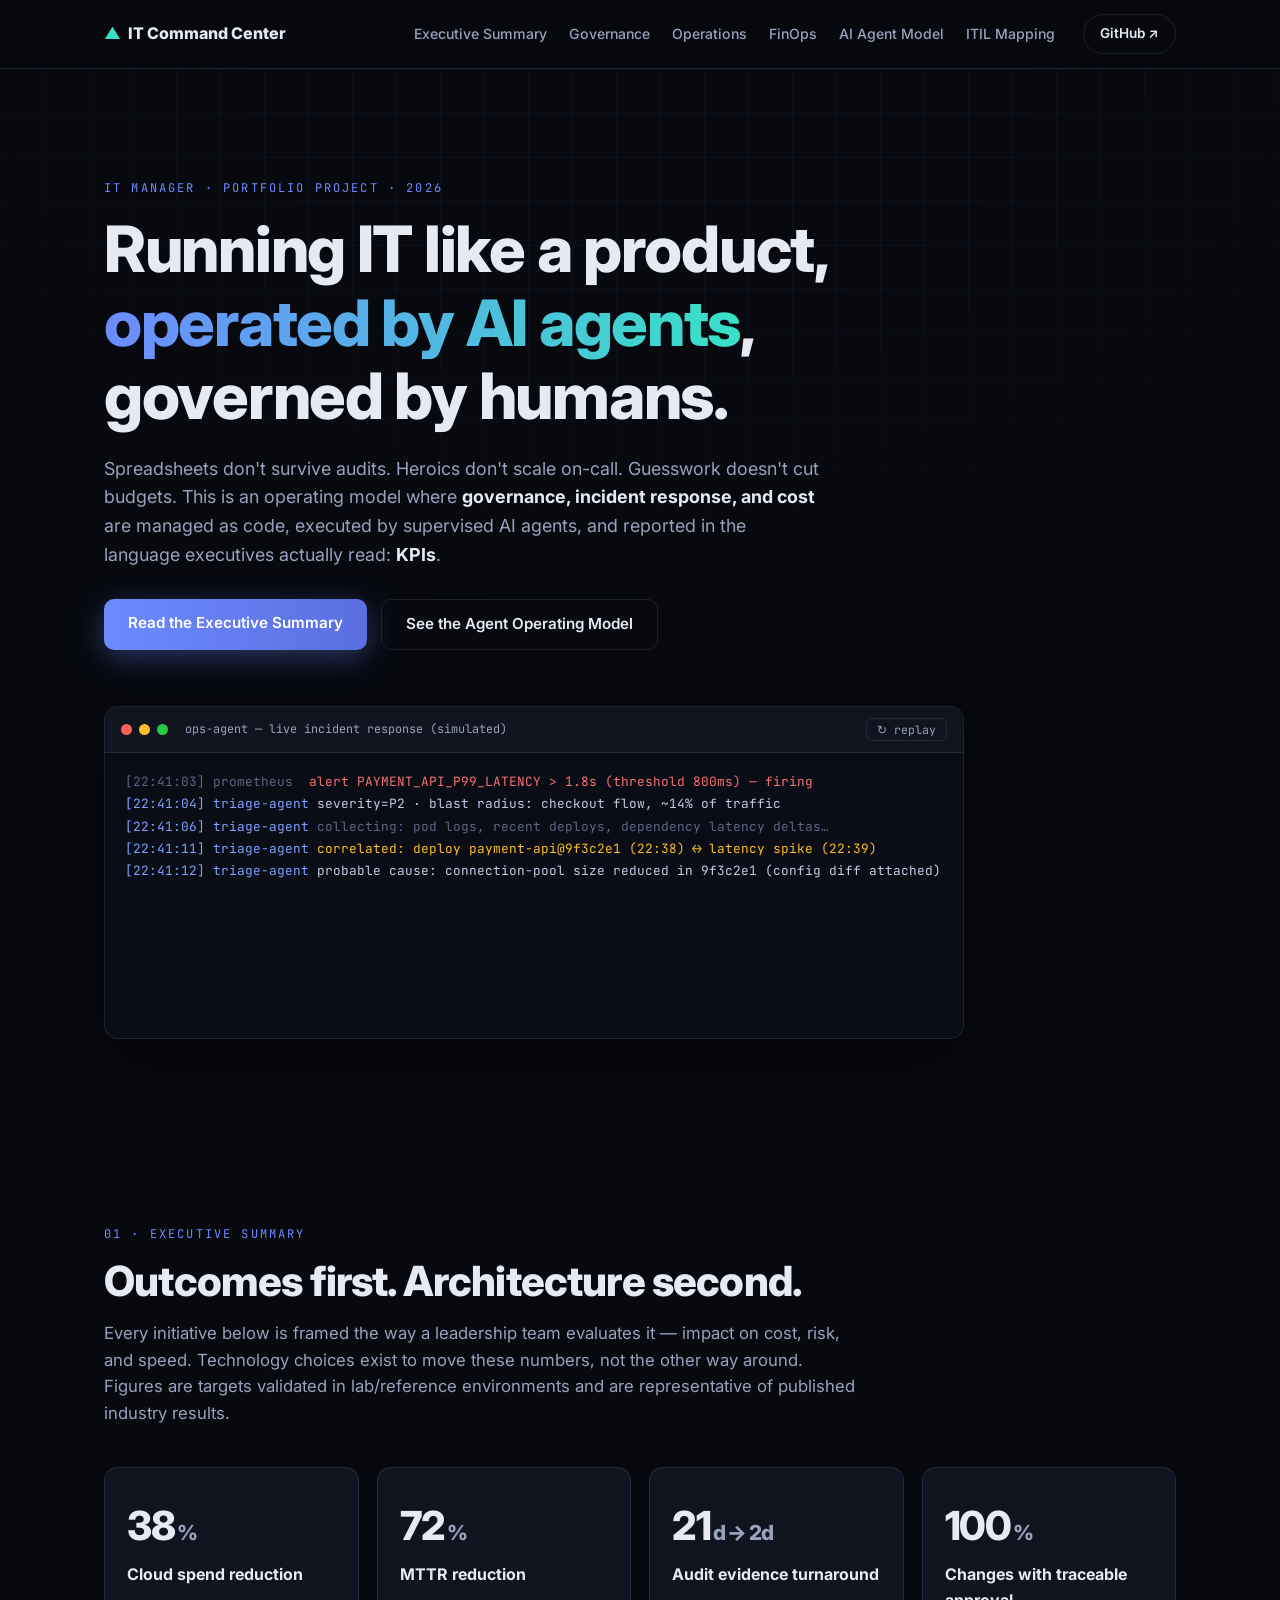
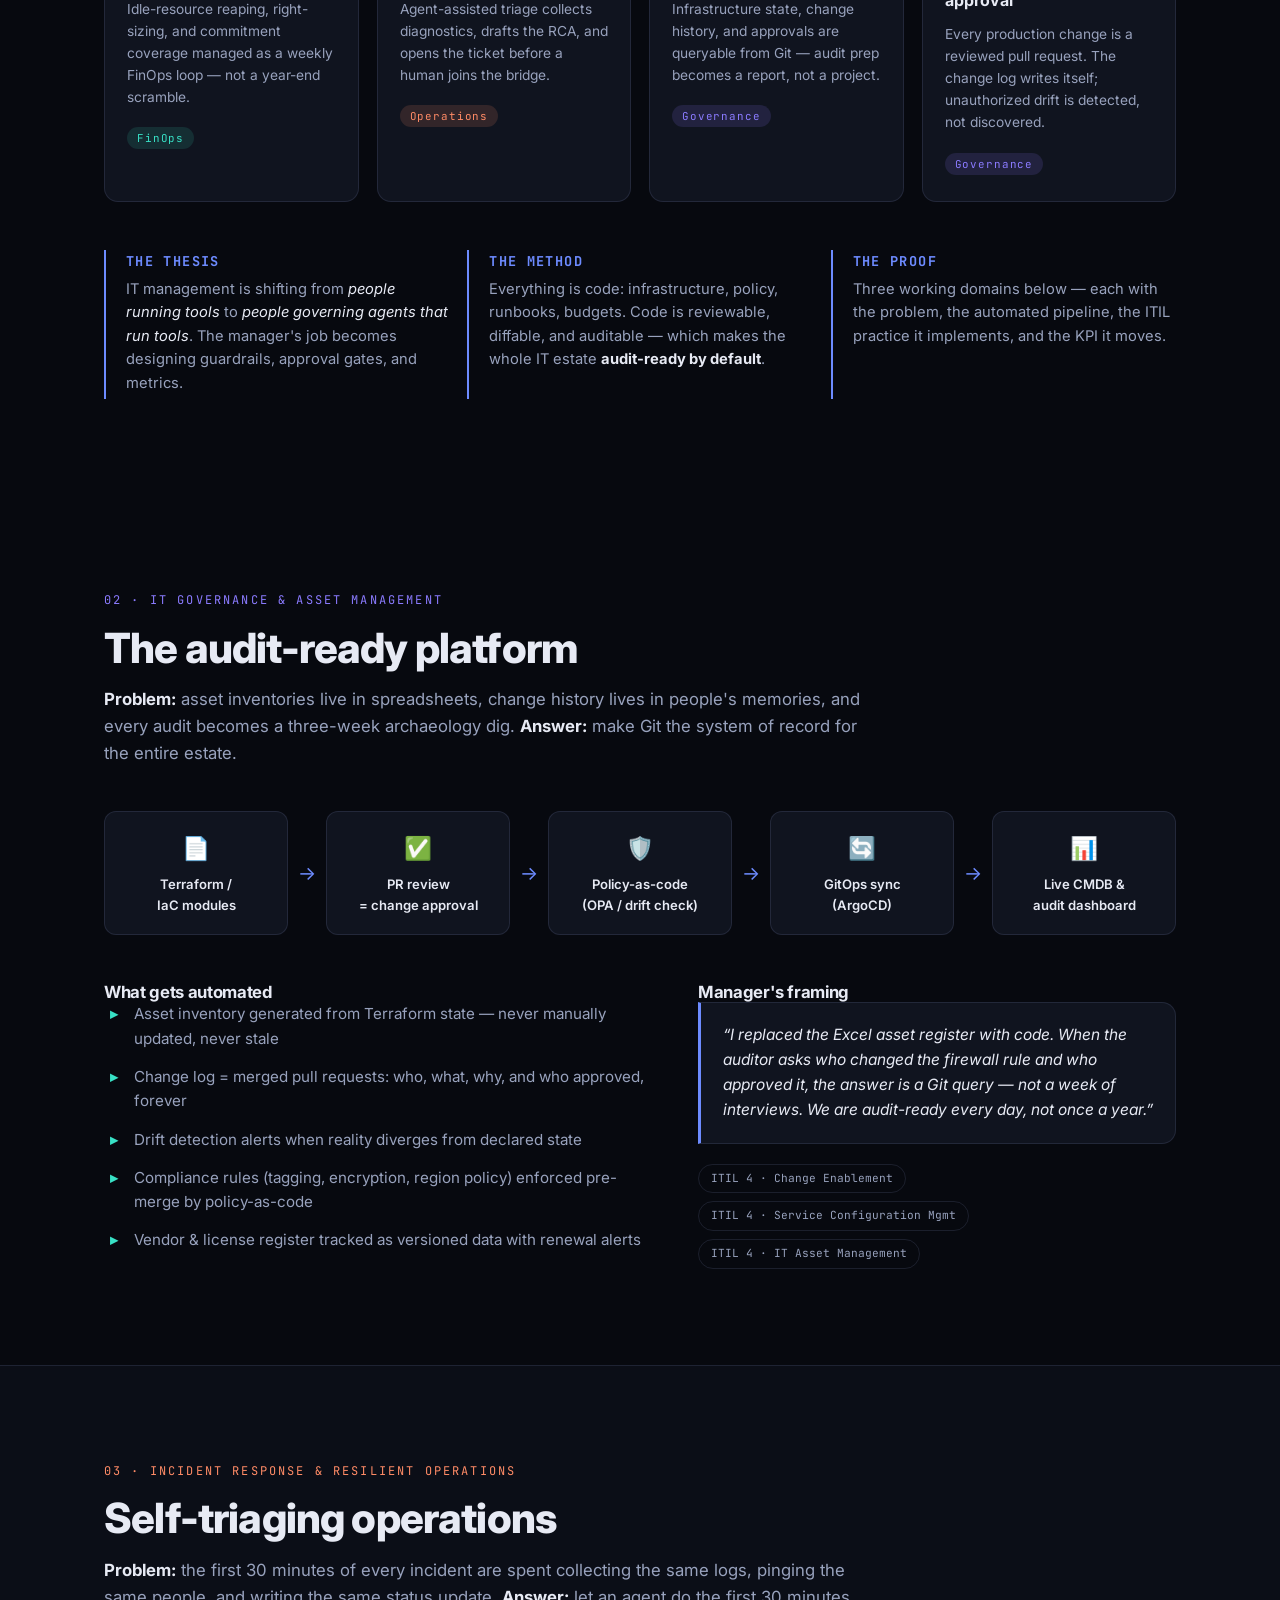
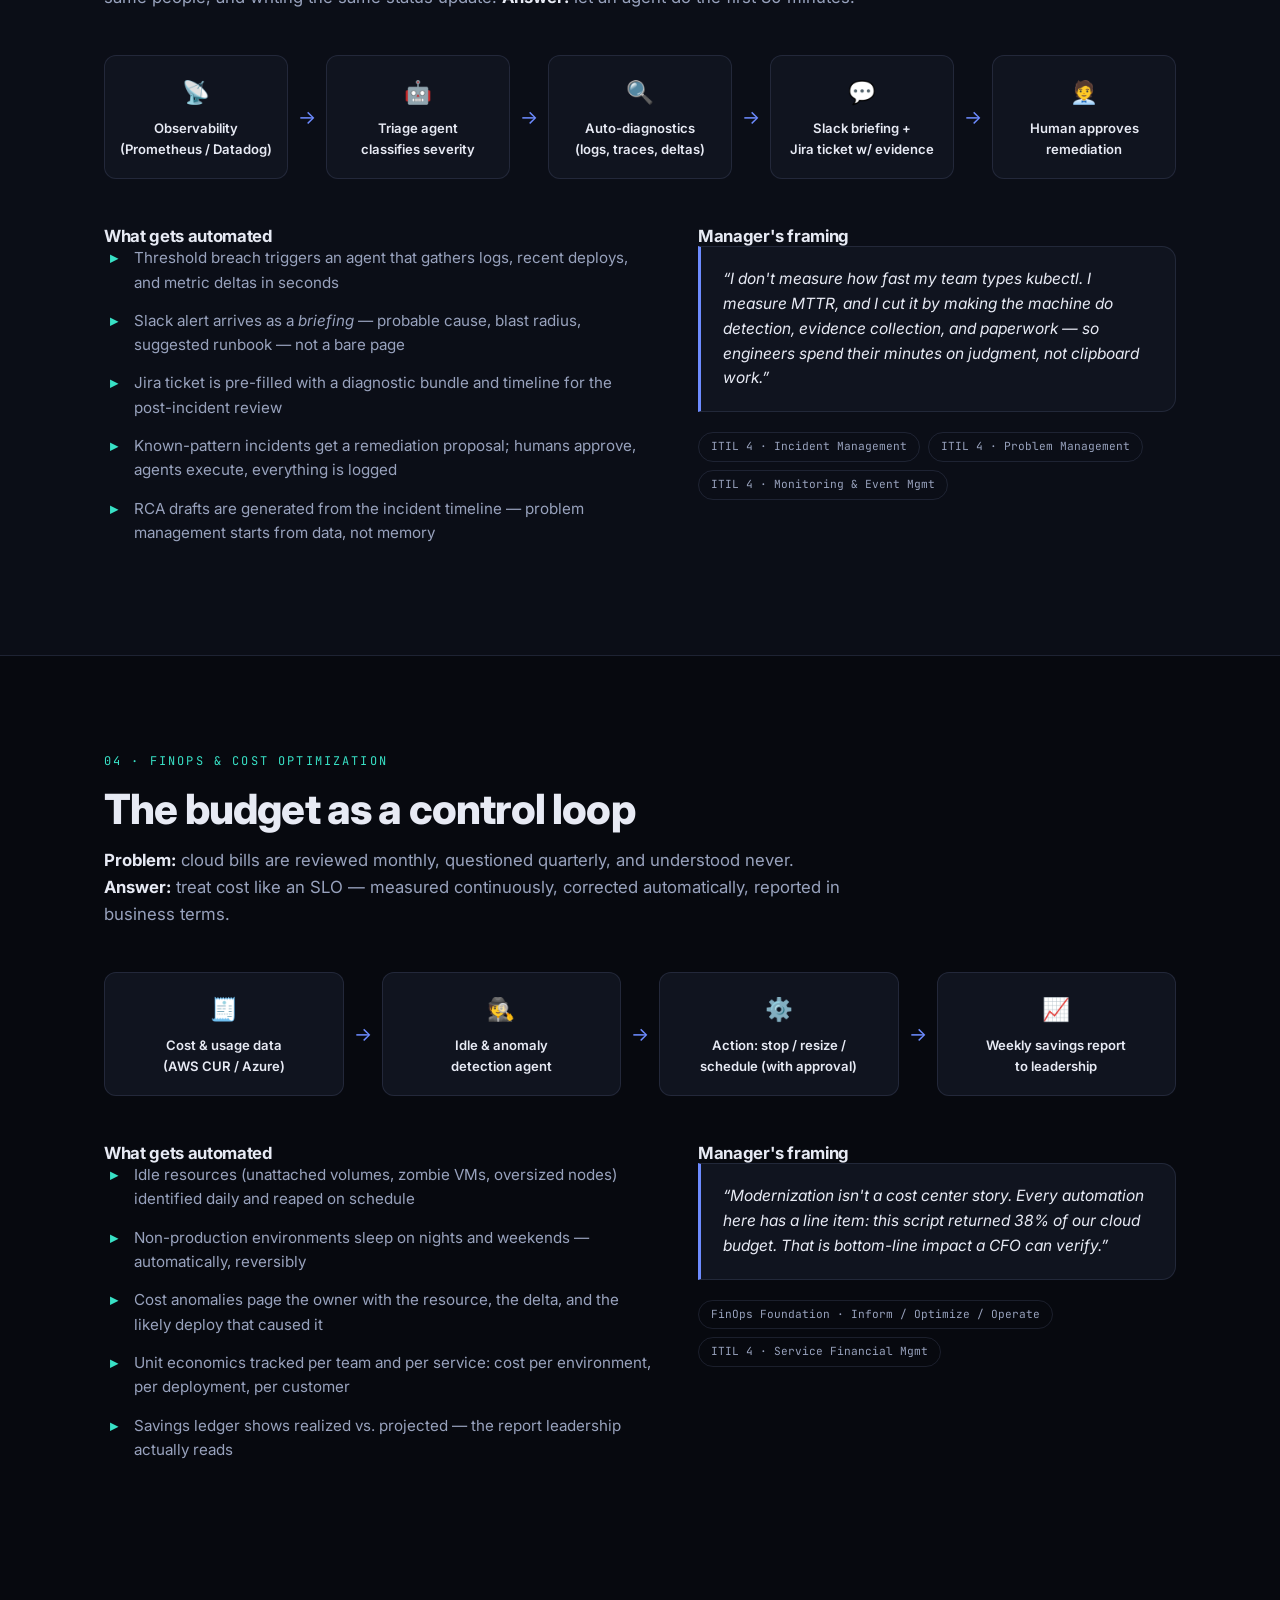
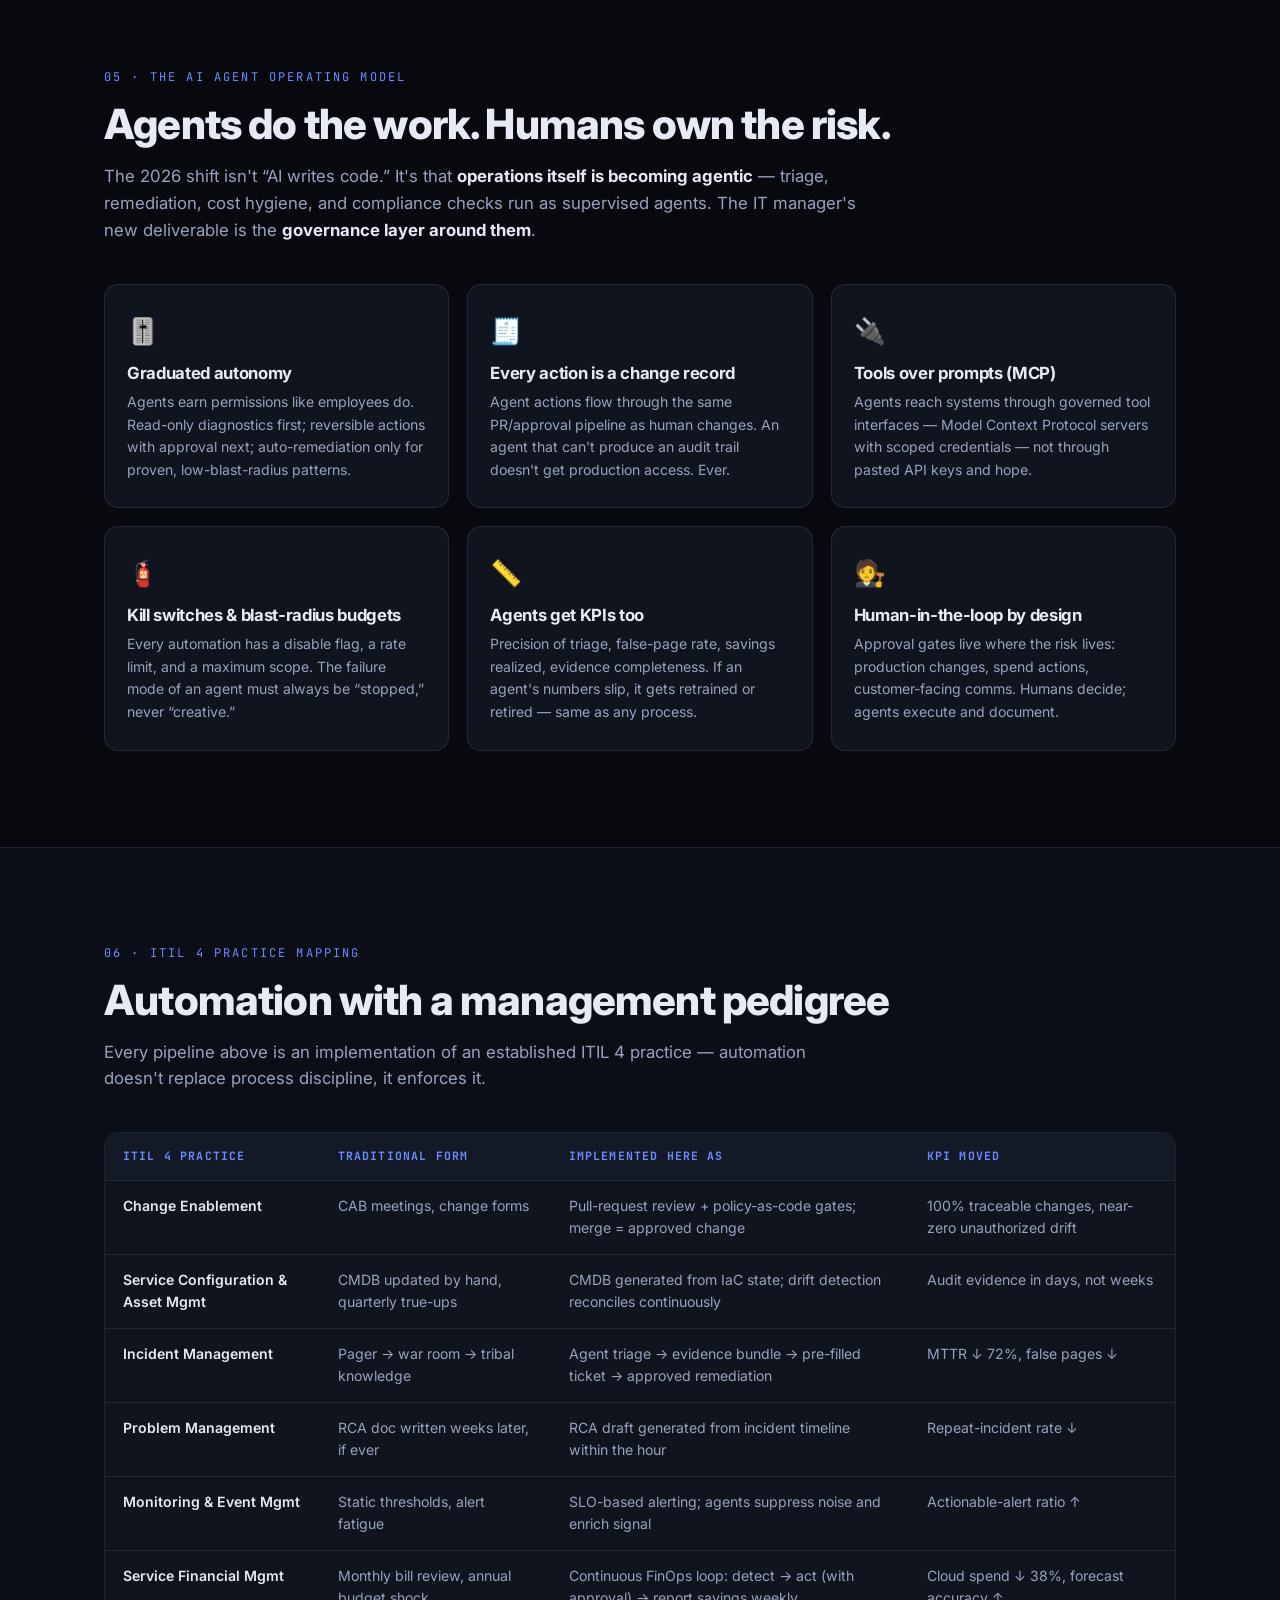
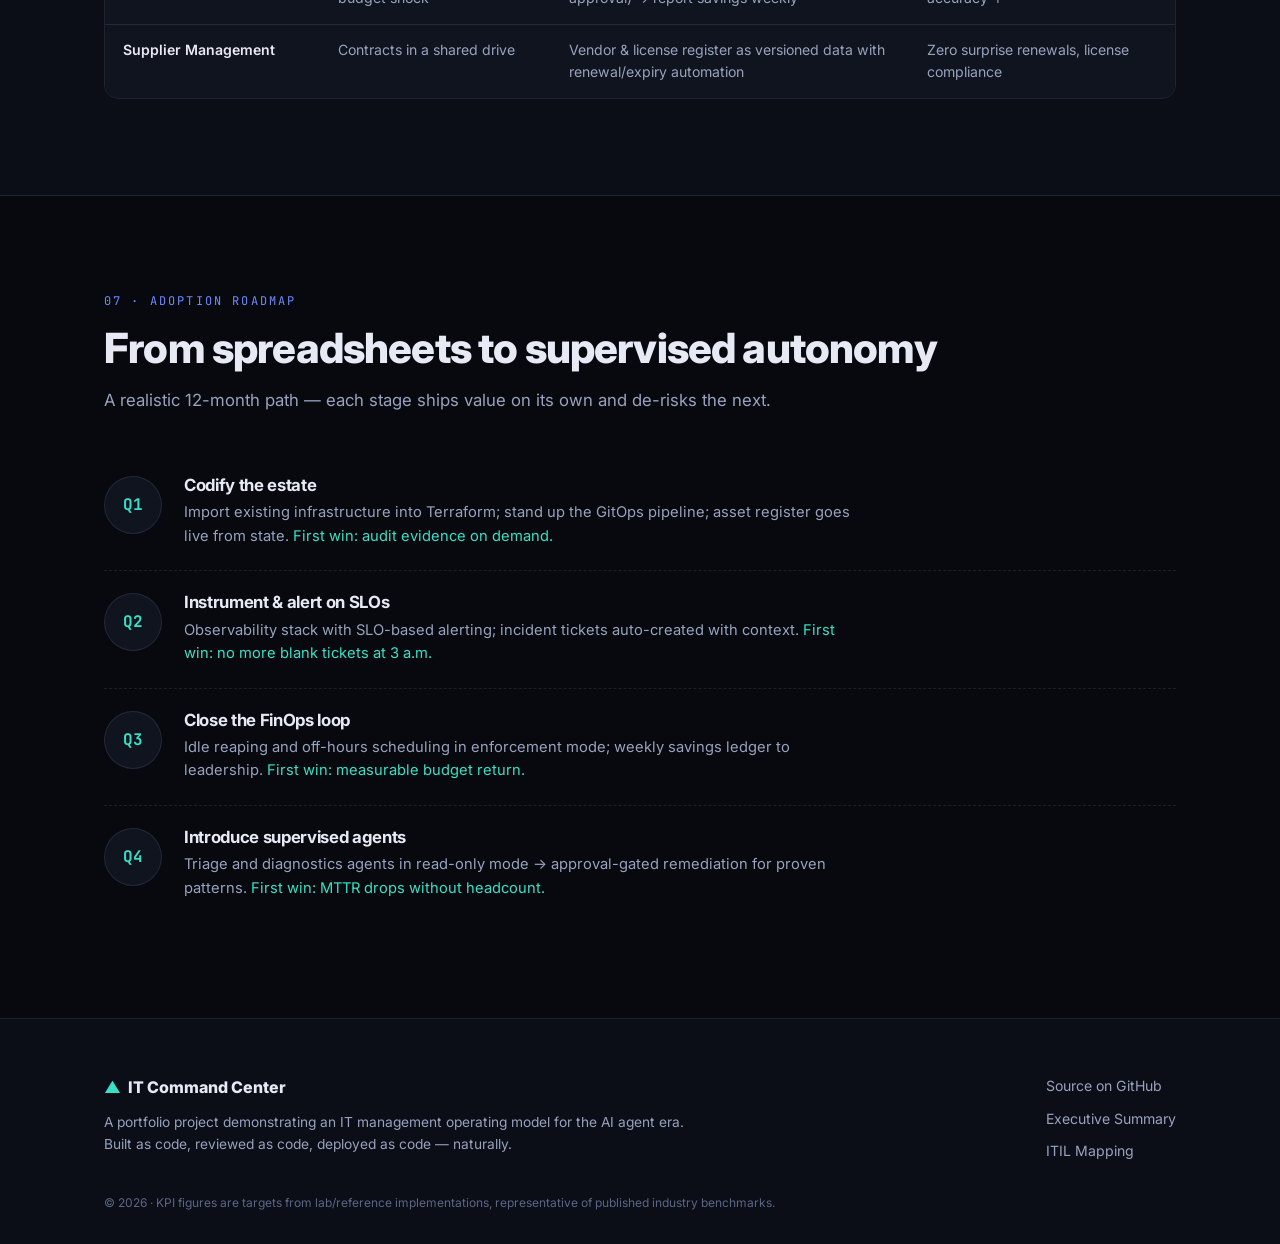
==== index.html @ f0411364 "IT Command Center: IT management portfolio site for the AI agent era Co-Authored-By: Claude Fable 5 " ====
<!DOCTYPE html>
<html lang="en">
<head>
  <meta charset="UTF-8" />
  <meta name="viewport" content="width=device-width, initial-scale=1.0" />
  <title>IT Command Center — IT Management for the AI Agent Era</title>
  <meta name="description" content="An IT Manager's operating model for the AI agent era: audit-ready governance automation, agent-assisted incident response, and FinOps cost optimization — mapped to ITIL 4 and measured by business KPIs." />
  <meta property="og:title" content="IT Command Center — IT Management for the AI Agent Era" />
  <meta property="og:description" content="Audit-ready governance, resilient operations, and FinOps — automated, agent-assisted, and measured by business outcomes." />
  <meta property="og:type" content="website" />
  <link rel="preconnect" href="https://fonts.googleapis.com" />
  <link rel="preconnect" href="https://fonts.gstatic.com" crossorigin />
  <link href="https://fonts.googleapis.com/css2?family=Inter:wght@400;500;600;700;800&family=JetBrains+Mono:wght@400;500;600&display=swap" rel="stylesheet" />
  <link rel="stylesheet" href="styles.css" />
  <link rel="icon" href="data:image/svg+xml,<svg xmlns='http://www.w3.org/2000/svg' viewBox='0 0 100 100'><text y='.9em' font-size='90'>🛰️</text></svg>" />
</head>
<body>

<!-- ══════════════════ NAV ══════════════════ -->
<header class="nav" id="top">
  <div class="nav-inner">
    <a class="brand" href="#top">
      <span class="brand-mark">▲</span> IT&nbsp;Command&nbsp;Center
    </a>
    <nav class="nav-links">
      <a href="#executive-summary">Executive Summary</a>
      <a href="#governance">Governance</a>
      <a href="#operations">Operations</a>
      <a href="#finops">FinOps</a>
      <a href="#agent-model">AI Agent Model</a>
      <a href="#itil">ITIL Mapping</a>
    </nav>
    <a class="nav-cta" href="https://github.com/jeonck/it-manager-command-center" target="_blank" rel="noopener">GitHub ↗</a>
  </div>
</header>

<!-- ══════════════════ HERO ══════════════════ -->
<section class="hero">
  <div class="hero-grid-bg" aria-hidden="true"></div>
  <div class="container hero-inner">
    <p class="eyebrow">IT MANAGER · PORTFOLIO PROJECT · 2026</p>
    <h1>Running IT like a product,<br /><span class="grad">operated by AI agents</span>,<br />governed by humans.</h1>
    <p class="lede">
      Spreadsheets don't survive audits. Heroics don't scale on-call. Guesswork doesn't cut budgets.
      This is an operating model where <strong>governance, incident response, and cost</strong> are managed
      as code, executed by supervised AI agents, and reported in the language executives actually read: <strong>KPIs</strong>.
    </p>
    <div class="hero-actions">
      <a class="btn btn-primary" href="#executive-summary">Read the Executive Summary</a>
      <a class="btn btn-ghost" href="#agent-model">See the Agent Operating Model</a>
    </div>
    <div class="hero-terminal" id="hero-terminal" aria-label="Simulated AI agent incident response console">
      <div class="term-bar">
        <span class="dot red"></span><span class="dot yellow"></span><span class="dot green"></span>
        <span class="term-title">ops-agent — live incident response (simulated)</span>
        <button class="term-replay" id="term-replay" type="button">↻ replay</button>
      </div>
      <pre class="term-body" id="term-body"></pre>
    </div>
  </div>
</section>

<!-- ══════════════════ EXECUTIVE SUMMARY ══════════════════ -->
<section class="section" id="executive-summary">
  <div class="container">
    <p class="eyebrow">01 · EXECUTIVE SUMMARY</p>
    <h2>Outcomes first. Architecture second.</h2>
    <p class="section-lede">
      Every initiative below is framed the way a leadership team evaluates it — impact on cost,
      risk, and speed. Technology choices exist to move these numbers, not the other way around.
      Figures are targets validated in lab/reference environments and are representative of published industry results.
    </p>

    <div class="kpi-grid">
      <div class="kpi-card">
        <div class="kpi-value"><span class="count" data-target="38">0</span><span class="kpi-unit">%</span></div>
        <div class="kpi-label">Cloud spend reduction</div>
        <p>Idle-resource reaping, right-sizing, and commitment coverage managed as a weekly FinOps loop — not a year-end scramble.</p>
        <span class="kpi-tag finops-tag">FinOps</span>
      </div>
      <div class="kpi-card">
        <div class="kpi-value"><span class="count" data-target="72">0</span><span class="kpi-unit">%</span></div>
        <div class="kpi-label">MTTR reduction</div>
        <p>Agent-assisted triage collects diagnostics, drafts the RCA, and opens the ticket before a human joins the bridge.</p>
        <span class="kpi-tag ops-tag">Operations</span>
      </div>
      <div class="kpi-card">
        <div class="kpi-value"><span class="count" data-target="21">0</span><span class="kpi-unit">d → 2d</span></div>
        <div class="kpi-label">Audit evidence turnaround</div>
        <p>Infrastructure state, change history, and approvals are queryable from Git — audit prep becomes a report, not a project.</p>
        <span class="kpi-tag gov-tag">Governance</span>
      </div>
      <div class="kpi-card">
        <div class="kpi-value"><span class="count" data-target="100">0</span><span class="kpi-unit">%</span></div>
        <div class="kpi-label">Changes with traceable approval</div>
        <p>Every production change is a reviewed pull request. The change log writes itself; unauthorized drift is detected, not discovered.</p>
        <span class="kpi-tag gov-tag">Governance</span>
      </div>
    </div>

    <div class="summary-strip">
      <div class="strip-item">
        <h4>The thesis</h4>
        <p>IT management is shifting from <em>people running tools</em> to <em>people governing agents that run tools</em>. The manager's job becomes designing guardrails, approval gates, and metrics.</p>
      </div>
      <div class="strip-item">
        <h4>The method</h4>
        <p>Everything is code: infrastructure, policy, runbooks, budgets. Code is reviewable, diffable, and auditable — which makes the whole IT estate <strong>audit-ready by default</strong>.</p>
      </div>
      <div class="strip-item">
        <h4>The proof</h4>
        <p>Three working domains below — each with the problem, the automated pipeline, the ITIL practice it implements, and the KPI it moves.</p>
      </div>
    </div>
  </div>
</section>

<!-- ══════════════════ PILLAR 1 · GOVERNANCE ══════════════════ -->
<section class="section pillar" id="governance">
  <div class="container">
    <div class="pillar-head">
      <p class="eyebrow gov">02 · IT GOVERNANCE &amp; ASSET MANAGEMENT</p>
      <h2>The audit-ready platform</h2>
      <p class="section-lede">
        <strong>Problem:</strong> asset inventories live in spreadsheets, change history lives in people's memories,
        and every audit becomes a three-week archaeology dig.
        <strong>Answer:</strong> make Git the system of record for the entire estate.
      </p>
    </div>

    <div class="flow" role="img" aria-label="GitOps governance pipeline: Terraform to pull request review to CI policy checks to ArgoCD sync to live CMDB dashboard">
      <div class="flow-node"><span class="flow-icon">📄</span>Terraform /<br />IaC modules</div>
      <div class="flow-arrow">→</div>
      <div class="flow-node"><span class="flow-icon">✅</span>PR review<br />= change approval</div>
      <div class="flow-arrow">→</div>
      <div class="flow-node"><span class="flow-icon">🛡️</span>Policy-as-code<br />(OPA / drift check)</div>
      <div class="flow-arrow">→</div>
      <div class="flow-node"><span class="flow-icon">🔄</span>GitOps sync<br />(ArgoCD)</div>
      <div class="flow-arrow">→</div>
      <div class="flow-node"><span class="flow-icon">📊</span>Live CMDB &amp;<br />audit dashboard</div>
    </div>

    <div class="pillar-cols">
      <div class="pillar-col">
        <h4>What gets automated</h4>
        <ul class="check-list">
          <li>Asset inventory generated from Terraform state — never manually updated, never stale</li>
          <li>Change log = merged pull requests: who, what, why, and who approved, forever</li>
          <li>Drift detection alerts when reality diverges from declared state</li>
          <li>Compliance rules (tagging, encryption, region policy) enforced pre-merge by policy-as-code</li>
          <li>Vendor &amp; license register tracked as versioned data with renewal alerts</li>
        </ul>
      </div>
      <div class="pillar-col">
        <h4>Manager's framing</h4>
        <blockquote>“I replaced the Excel asset register with code. When the auditor asks who changed the firewall rule and who approved it, the answer is a Git query — not a week of interviews. We are audit-ready every day, not once a year.”</blockquote>
        <div class="itil-badges">
          <span class="itil-badge">ITIL 4 · Change Enablement</span>
          <span class="itil-badge">ITIL 4 · Service Configuration Mgmt</span>
          <span class="itil-badge">ITIL 4 · IT Asset Management</span>
        </div>
      </div>
    </div>
  </div>
</section>

<!-- ══════════════════ PILLAR 2 · OPERATIONS ══════════════════ -->
<section class="section pillar alt" id="operations">
  <div class="container">
    <div class="pillar-head">
      <p class="eyebrow ops">03 · INCIDENT RESPONSE &amp; RESILIENT OPERATIONS</p>
      <h2>Self-triaging operations</h2>
      <p class="section-lede">
        <strong>Problem:</strong> the first 30 minutes of every incident are spent collecting the same logs,
        pinging the same people, and writing the same status update.
        <strong>Answer:</strong> let an agent do the first 30 minutes.
      </p>
    </div>

    <div class="flow" role="img" aria-label="Incident automation pipeline: Prometheus alert to AI triage agent to diagnostics collection to Slack briefing and Jira ticket to human decision">
      <div class="flow-node"><span class="flow-icon">📡</span>Observability<br />(Prometheus / Datadog)</div>
      <div class="flow-arrow">→</div>
      <div class="flow-node"><span class="flow-icon">🤖</span>Triage agent<br />classifies severity</div>
      <div class="flow-arrow">→</div>
      <div class="flow-node"><span class="flow-icon">🔍</span>Auto-diagnostics<br />(logs, traces, deltas)</div>
      <div class="flow-arrow">→</div>
      <div class="flow-node"><span class="flow-icon">💬</span>Slack briefing +<br />Jira ticket w/ evidence</div>
      <div class="flow-arrow">→</div>
      <div class="flow-node"><span class="flow-icon">🧑‍💼</span>Human approves<br />remediation</div>
    </div>

    <div class="pillar-cols">
      <div class="pillar-col">
        <h4>What gets automated</h4>
        <ul class="check-list">
          <li>Threshold breach triggers an agent that gathers logs, recent deploys, and metric deltas in seconds</li>
          <li>Slack alert arrives as a <em>briefing</em> — probable cause, blast radius, suggested runbook — not a bare page</li>
          <li>Jira ticket is pre-filled with a diagnostic bundle and timeline for the post-incident review</li>
          <li>Known-pattern incidents get a remediation proposal; humans approve, agents execute, everything is logged</li>
          <li>RCA drafts are generated from the incident timeline — problem management starts from data, not memory</li>
        </ul>
      </div>
      <div class="pillar-col">
        <h4>Manager's framing</h4>
        <blockquote>“I don't measure how fast my team types kubectl. I measure MTTR, and I cut it by making the machine do detection, evidence collection, and paperwork — so engineers spend their minutes on judgment, not clipboard work.”</blockquote>
        <div class="itil-badges">
          <span class="itil-badge">ITIL 4 · Incident Management</span>
          <span class="itil-badge">ITIL 4 · Problem Management</span>
          <span class="itil-badge">ITIL 4 · Monitoring &amp; Event Mgmt</span>
        </div>
      </div>
    </div>
  </div>
</section>

<!-- ══════════════════ PILLAR 3 · FINOPS ══════════════════ -->
<section class="section pillar" id="finops">
  <div class="container">
    <div class="pillar-head">
      <p class="eyebrow fin">04 · FINOPS &amp; COST OPTIMIZATION</p>
      <h2>The budget as a control loop</h2>
      <p class="section-lede">
        <strong>Problem:</strong> cloud bills are reviewed monthly, questioned quarterly, and understood never.
        <strong>Answer:</strong> treat cost like an SLO — measured continuously, corrected automatically, reported in business terms.
      </p>
    </div>

    <div class="flow" role="img" aria-label="FinOps loop: cost and usage data to anomaly and idle detection to automated action with approval to savings report">
      <div class="flow-node"><span class="flow-icon">🧾</span>Cost &amp; usage data<br />(AWS CUR / Azure)</div>
      <div class="flow-arrow">→</div>
      <div class="flow-node"><span class="flow-icon">🕵️</span>Idle &amp; anomaly<br />detection agent</div>
      <div class="flow-arrow">→</div>
      <div class="flow-node"><span class="flow-icon">⚙️</span>Action: stop / resize /<br />schedule (with approval)</div>
      <div class="flow-arrow">→</div>
      <div class="flow-node"><span class="flow-icon">📈</span>Weekly savings report<br />to leadership</div>
    </div>

    <div class="pillar-cols">
      <div class="pillar-col">
        <h4>What gets automated</h4>
        <ul class="check-list">
          <li>Idle resources (unattached volumes, zombie VMs, oversized nodes) identified daily and reaped on schedule</li>
          <li>Non-production environments sleep on nights and weekends — automatically, reversibly</li>
          <li>Cost anomalies page the owner with the resource, the delta, and the likely deploy that caused it</li>
          <li>Unit economics tracked per team and per service: cost per environment, per deployment, per customer</li>
          <li>Savings ledger shows realized vs. projected — the report leadership actually reads</li>
        </ul>
      </div>
      <div class="pillar-col">
        <h4>Manager's framing</h4>
        <blockquote>“Modernization isn't a cost center story. Every automation here has a line item: this script returned 38% of our cloud budget. That is bottom-line impact a CFO can verify.”</blockquote>
        <div class="itil-badges">
          <span class="itil-badge">FinOps Foundation · Inform / Optimize / Operate</span>
          <span class="itil-badge">ITIL 4 · Service Financial Mgmt</span>
        </div>
      </div>
    </div>
  </div>
</section>

<!-- ══════════════════ AI AGENT OPERATING MODEL ══════════════════ -->
<section class="section" id="agent-model">
  <div class="container">
    <p class="eyebrow">05 · THE AI AGENT OPERATING MODEL</p>
    <h2>Agents do the work. Humans own the risk.</h2>
    <p class="section-lede">
      The 2026 shift isn't “AI writes code.” It's that <strong>operations itself is becoming agentic</strong> —
      triage, remediation, cost hygiene, and compliance checks run as supervised agents.
      The IT manager's new deliverable is the <strong>governance layer around them</strong>.
    </p>

    <div class="agent-grid">
      <div class="agent-card">
        <div class="agent-icon">🎚️</div>
        <h4>Graduated autonomy</h4>
        <p>Agents earn permissions like employees do. Read-only diagnostics first; reversible actions with approval next; auto-remediation only for proven, low-blast-radius patterns.</p>
      </div>
      <div class="agent-card">
        <div class="agent-icon">🧾</div>
        <h4>Every action is a change record</h4>
        <p>Agent actions flow through the same PR/approval pipeline as human changes. An agent that can't produce an audit trail doesn't get production access. Ever.</p>
      </div>
      <div class="agent-card">
        <div class="agent-icon">🔌</div>
        <h4>Tools over prompts (MCP)</h4>
        <p>Agents reach systems through governed tool interfaces — Model Context Protocol servers with scoped credentials — not through pasted API keys and hope.</p>
      </div>
      <div class="agent-card">
        <div class="agent-icon">🧯</div>
        <h4>Kill switches &amp; blast-radius budgets</h4>
        <p>Every automation has a disable flag, a rate limit, and a maximum scope. The failure mode of an agent must always be “stopped,” never “creative.”</p>
      </div>
      <div class="agent-card">
        <div class="agent-icon">📏</div>
        <h4>Agents get KPIs too</h4>
        <p>Precision of triage, false-page rate, savings realized, evidence completeness. If an agent's numbers slip, it gets retrained or retired — same as any process.</p>
      </div>
      <div class="agent-card">
        <div class="agent-icon">🧑‍⚖️</div>
        <h4>Human-in-the-loop by design</h4>
        <p>Approval gates live where the risk lives: production changes, spend actions, customer-facing comms. Humans decide; agents execute and document.</p>
      </div>
    </div>
  </div>
</section>

<!-- ══════════════════ ITIL MAPPING ══════════════════ -->
<section class="section alt" id="itil">
  <div class="container">
    <p class="eyebrow">06 · ITIL 4 PRACTICE MAPPING</p>
    <h2>Automation with a management pedigree</h2>
    <p class="section-lede">
      Every pipeline above is an implementation of an established ITIL 4 practice — automation doesn't replace process discipline, it enforces it.
    </p>
    <div class="table-wrap">
      <table class="itil-table">
        <thead>
          <tr><th>ITIL 4 Practice</th><th>Traditional form</th><th>Implemented here as</th><th>KPI moved</th></tr>
        </thead>
        <tbody>
          <tr>
            <td data-label="Practice">Change Enablement</td>
            <td data-label="Traditional">CAB meetings, change forms</td>
            <td data-label="Here">Pull-request review + policy-as-code gates; merge = approved change</td>
            <td data-label="KPI">100% traceable changes, near-zero unauthorized drift</td>
          </tr>
          <tr>
            <td data-label="Practice">Service Configuration &amp; Asset Mgmt</td>
            <td data-label="Traditional">CMDB updated by hand, quarterly true-ups</td>
            <td data-label="Here">CMDB generated from IaC state; drift detection reconciles continuously</td>
            <td data-label="KPI">Audit evidence in days, not weeks</td>
          </tr>
          <tr>
            <td data-label="Practice">Incident Management</td>
            <td data-label="Traditional">Pager → war room → tribal knowledge</td>
            <td data-label="Here">Agent triage → evidence bundle → pre-filled ticket → approved remediation</td>
            <td data-label="KPI">MTTR ↓ 72%, false pages ↓</td>
          </tr>
          <tr>
            <td data-label="Practice">Problem Management</td>
            <td data-label="Traditional">RCA doc written weeks later, if ever</td>
            <td data-label="Here">RCA draft generated from incident timeline within the hour</td>
            <td data-label="KPI">Repeat-incident rate ↓</td>
          </tr>
          <tr>
            <td data-label="Practice">Monitoring &amp; Event Mgmt</td>
            <td data-label="Traditional">Static thresholds, alert fatigue</td>
            <td data-label="Here">SLO-based alerting; agents suppress noise and enrich signal</td>
            <td data-label="KPI">Actionable-alert ratio ↑</td>
          </tr>
          <tr>
            <td data-label="Practice">Service Financial Mgmt</td>
            <td data-label="Traditional">Monthly bill review, annual budget shock</td>
            <td data-label="Here">Continuous FinOps loop: detect → act (with approval) → report savings weekly</td>
            <td data-label="KPI">Cloud spend ↓ 38%, forecast accuracy ↑</td>
          </tr>
          <tr>
            <td data-label="Practice">Supplier Management</td>
            <td data-label="Traditional">Contracts in a shared drive</td>
            <td data-label="Here">Vendor &amp; license register as versioned data with renewal/expiry automation</td>
            <td data-label="KPI">Zero surprise renewals, license compliance</td>
          </tr>
        </tbody>
      </table>
    </div>
  </div>
</section>

<!-- ══════════════════ MATURITY ROADMAP ══════════════════ -->
<section class="section" id="roadmap">
  <div class="container">
    <p class="eyebrow">07 · ADOPTION ROADMAP</p>
    <h2>From spreadsheets to supervised autonomy</h2>
    <p class="section-lede">A realistic 12-month path — each stage ships value on its own and de-risks the next.</p>
    <ol class="roadmap">
      <li class="roadmap-step">
        <span class="step-q">Q1</span>
        <div>
          <h4>Codify the estate</h4>
          <p>Import existing infrastructure into Terraform; stand up the GitOps pipeline; asset register goes live from state. <em>First win: audit evidence on demand.</em></p>
        </div>
      </li>
      <li class="roadmap-step">
        <span class="step-q">Q2</span>
        <div>
          <h4>Instrument &amp; alert on SLOs</h4>
          <p>Observability stack with SLO-based alerting; incident tickets auto-created with context. <em>First win: no more blank tickets at 3 a.m.</em></p>
        </div>
      </li>
      <li class="roadmap-step">
        <span class="step-q">Q3</span>
        <div>
          <h4>Close the FinOps loop</h4>
          <p>Idle reaping and off-hours scheduling in enforcement mode; weekly savings ledger to leadership. <em>First win: measurable budget return.</em></p>
        </div>
      </li>
      <li class="roadmap-step">
        <span class="step-q">Q4</span>
        <div>
          <h4>Introduce supervised agents</h4>
          <p>Triage and diagnostics agents in read-only mode → approval-gated remediation for proven patterns. <em>First win: MTTR drops without headcount.</em></p>
        </div>
      </li>
    </ol>
  </div>
</section>

<!-- ══════════════════ FOOTER ══════════════════ -->
<footer class="footer">
  <div class="container footer-inner">
    <div>
      <p class="brand"><span class="brand-mark">▲</span> IT Command Center</p>
      <p class="footer-note">A portfolio project demonstrating an IT management operating model for the AI agent era.<br />Built as code, reviewed as code, deployed as code — naturally.</p>
    </div>
    <div class="footer-links">
      <a href="https://github.com/jeonck/it-manager-command-center" target="_blank" rel="noopener">Source on GitHub</a>
      <a href="#executive-summary">Executive Summary</a>
      <a href="#itil">ITIL Mapping</a>
    </div>
  </div>
  <p class="footer-fine container">© 2026 · KPI figures are targets from lab/reference implementations, representative of published industry benchmarks.</p>
</footer>

<script src="app.js"></script>
</body>
</html>
---- styles.css ----
/* ═══════════════════ TOKENS ═══════════════════ */
:root {
  --bg: #07090f;
  --bg-alt: #0b0e17;
  --panel: #10141f;
  --panel-2: #141927;
  --line: rgba(148, 163, 216, 0.14);
  --text: #e7eaf4;
  --muted: #98a2bd;
  --accent: #6d8bff;
  --accent-2: #38e1c6;
  --gov: #8b7bff;
  --ops: #ff8b66;
  --fin: #38e1c6;
  --radius: 14px;
  --font: "Inter", -apple-system, BlinkMacSystemFont, "Segoe UI", sans-serif;
  --mono: "JetBrains Mono", ui-monospace, SFMono-Regular, monospace;
}

* { box-sizing: border-box; margin: 0; padding: 0; }
html { scroll-behavior: smooth; }
body {
  background: var(--bg);
  color: var(--text);
  font-family: var(--font);
  line-height: 1.6;
  -webkit-font-smoothing: antialiased;
}
.container { max-width: 1120px; margin: 0 auto; padding: 0 24px; }
a { color: inherit; text-decoration: none; }
h1, h2, h3, h4 { line-height: 1.15; letter-spacing: -0.02em; }
h2 { font-size: clamp(1.7rem, 3.4vw, 2.6rem); font-weight: 800; margin-bottom: 14px; }
h4 { font-size: 1.05rem; font-weight: 700; }

.eyebrow {
  font-family: var(--mono);
  font-size: 0.75rem;
  letter-spacing: 0.18em;
  color: var(--accent);
  margin-bottom: 14px;
}
.eyebrow.gov { color: var(--gov); }
.eyebrow.ops { color: var(--ops); }
.eyebrow.fin { color: var(--fin); }

.section { padding: 96px 0; }
.section.alt { background: var(--bg-alt); border-top: 1px solid var(--line); border-bottom: 1px solid var(--line); }
.section-lede { color: var(--muted); max-width: 760px; font-size: 1.05rem; margin-bottom: 40px; }
.section-lede strong { color: var(--text); }

/* ═══════════════════ NAV ═══════════════════ */
.nav {
  position: sticky; top: 0; z-index: 50;
  backdrop-filter: blur(14px);
  background: rgba(7, 9, 15, 0.82);
  border-bottom: 1px solid var(--line);
}
.nav-inner {
  max-width: 1120px; margin: 0 auto; padding: 14px 24px;
  display: flex; align-items: center; gap: 28px;
}
.brand { font-weight: 800; font-size: 1rem; white-space: nowrap; }
.brand-mark { color: var(--accent-2); margin-right: 4px; }
.nav-links { display: flex; gap: 22px; margin-left: auto; }
.nav-links a { color: var(--muted); font-size: 0.88rem; font-weight: 500; transition: color 0.2s; }
.nav-links a:hover { color: var(--text); }
.nav-cta {
  font-size: 0.85rem; font-weight: 600; padding: 8px 16px;
  border: 1px solid var(--line); border-radius: 999px; transition: border-color 0.2s;
}
.nav-cta:hover { border-color: var(--accent); }

/* ═══════════════════ HERO ═══════════════════ */
.hero { position: relative; padding: 110px 0 90px; overflow: hidden; }
.hero-grid-bg {
  position: absolute; inset: 0;
  background-image:
    linear-gradient(rgba(109, 139, 255, 0.06) 1px, transparent 1px),
    linear-gradient(90deg, rgba(109, 139, 255, 0.06) 1px, transparent 1px);
  background-size: 44px 44px;
  mask-image: radial-gradient(ellipse 90% 70% at 50% 0%, black 30%, transparent 75%);
}
.hero-inner { position: relative; }
.hero h1 { font-size: clamp(2.2rem, 5.4vw, 4rem); font-weight: 800; margin-bottom: 22px; }
.grad {
  background: linear-gradient(92deg, var(--accent), var(--accent-2));
  -webkit-background-clip: text; background-clip: text; color: transparent;
}
.lede { max-width: 720px; color: var(--muted); font-size: 1.12rem; margin-bottom: 30px; }
.lede strong { color: var(--text); }
.hero-actions { display: flex; gap: 14px; flex-wrap: wrap; margin-bottom: 56px; }
.btn {
  display: inline-block; padding: 12px 24px; border-radius: 10px;
  font-weight: 600; font-size: 0.95rem; transition: transform 0.15s, box-shadow 0.2s;
}
.btn:hover { transform: translateY(-2px); }
.btn-primary {
  background: linear-gradient(92deg, var(--accent), #5a6ee0);
  color: #fff; box-shadow: 0 8px 30px rgba(109, 139, 255, 0.35);
}
.btn-ghost { border: 1px solid var(--line); color: var(--text); }
.btn-ghost:hover { border-color: var(--accent-2); }

/* terminal */
.hero-terminal {
  max-width: 860px; border: 1px solid var(--line); border-radius: var(--radius);
  background: #0a0d15; box-shadow: 0 24px 70px rgba(0, 0, 0, 0.5); overflow: hidden;
}
.term-bar {
  display: flex; align-items: center; gap: 7px;
  padding: 11px 16px; border-bottom: 1px solid var(--line); background: var(--panel);
}
.dot { width: 11px; height: 11px; border-radius: 50%; }
.dot.red { background: #ff5f57; } .dot.yellow { background: #febc2e; } .dot.green { background: #28c840; }
.term-title { font-family: var(--mono); font-size: 0.74rem; color: var(--muted); margin-left: 10px; }
.term-replay {
  margin-left: auto; font-family: var(--mono); font-size: 0.72rem;
  background: none; border: 1px solid var(--line); border-radius: 6px;
  color: var(--muted); padding: 3px 10px; cursor: pointer;
}
.term-replay:hover { color: var(--text); border-color: var(--accent); }
.term-body {
  font-family: var(--mono); font-size: 0.8rem; line-height: 1.75;
  padding: 18px 20px; min-height: 285px; white-space: pre-wrap; color: #c3cbe4;
}
.t-dim { color: #5c6684; }
.t-ok { color: #34d399; }
.t-warn { color: #fbbf24; }
.t-crit { color: #f87171; }
.t-agent { color: #7da2ff; }
.t-human { color: #38e1c6; }

/* ═══════════════════ KPI GRID ═══════════════════ */
.kpi-grid { display: grid; grid-template-columns: repeat(4, 1fr); gap: 18px; margin-bottom: 48px; }
.kpi-card {
  background: var(--panel); border: 1px solid var(--line); border-radius: var(--radius);
  padding: 26px 22px; position: relative; transition: transform 0.2s, border-color 0.2s;
}
.kpi-card:hover { transform: translateY(-4px); border-color: rgba(109, 139, 255, 0.4); }
.kpi-value { font-size: 2.5rem; font-weight: 800; letter-spacing: -0.03em; }
.kpi-unit { font-size: 1.3rem; color: var(--muted); margin-left: 2px; }
.kpi-label { font-weight: 700; margin: 4px 0 10px; }
.kpi-card p { font-size: 0.86rem; color: var(--muted); margin-bottom: 16px; }
.kpi-tag {
  font-family: var(--mono); font-size: 0.68rem; letter-spacing: 0.08em;
  padding: 4px 10px; border-radius: 999px;
}
.gov-tag { background: rgba(139, 123, 255, 0.14); color: var(--gov); }
.ops-tag { background: rgba(255, 139, 102, 0.14); color: var(--ops); }
.finops-tag { background: rgba(56, 225, 198, 0.12); color: var(--fin); }

.summary-strip { display: grid; grid-template-columns: repeat(3, 1fr); gap: 18px; }
.strip-item {
  border-left: 2px solid var(--accent); padding: 4px 0 4px 20px;
}
.strip-item h4 { margin-bottom: 8px; color: var(--accent); font-family: var(--mono); font-size: 0.85rem; letter-spacing: 0.1em; text-transform: uppercase; }
.strip-item p { color: var(--muted); font-size: 0.92rem; }
.strip-item strong, .strip-item em { color: var(--text); }

/* ═══════════════════ PILLARS ═══════════════════ */
.pillar-head { margin-bottom: 44px; }
.flow {
  display: flex; align-items: stretch; gap: 10px; flex-wrap: wrap;
  margin-bottom: 48px; justify-content: center;
}
.flow-node {
  flex: 1 1 150px; min-width: 150px; text-align: center;
  background: var(--panel); border: 1px solid var(--line); border-radius: 12px;
  padding: 18px 12px; font-size: 0.82rem; font-weight: 600; color: var(--text);
}
.flow-icon { display: block; font-size: 1.4rem; margin-bottom: 8px; }
.flow-arrow { align-self: center; color: var(--accent); font-size: 1.2rem; }

.pillar-cols { display: grid; grid-template-columns: 1.15fr 1fr; gap: 44px; }
.check-list { list-style: none; }
.check-list li {
  position: relative; padding: 0 0 14px 30px; color: var(--muted); font-size: 0.95rem;
}
.check-list li::before {
  content: "▸"; position: absolute; left: 6px; color: var(--accent-2); font-weight: 700;
}
blockquote {
  background: var(--panel); border: 1px solid var(--line); border-left: 3px solid var(--accent);
  border-radius: 0 var(--radius) var(--radius) 0;
  padding: 20px 22px; font-size: 0.97rem; color: var(--text);
  font-style: italic; margin-bottom: 20px;
}
.itil-badges { display: flex; flex-wrap: wrap; gap: 8px; }
.itil-badge {
  font-family: var(--mono); font-size: 0.7rem; padding: 5px 12px;
  border: 1px solid var(--line); border-radius: 999px; color: var(--muted);
}

/* ═══════════════════ AGENT GRID ═══════════════════ */
.agent-grid { display: grid; grid-template-columns: repeat(3, 1fr); gap: 18px; }
.agent-card {
  background: var(--panel); border: 1px solid var(--line); border-radius: var(--radius);
  padding: 26px 22px; transition: transform 0.2s, border-color 0.2s;
}
.agent-card:hover { transform: translateY(-4px); border-color: rgba(56, 225, 198, 0.4); }
.agent-icon { font-size: 1.6rem; margin-bottom: 12px; }
.agent-card h4 { margin-bottom: 8px; }
.agent-card p { color: var(--muted); font-size: 0.88rem; }

/* ═══════════════════ ITIL TABLE ═══════════════════ */
.table-wrap { overflow-x: auto; border: 1px solid var(--line); border-radius: var(--radius); }
.itil-table { width: 100%; border-collapse: collapse; font-size: 0.88rem; min-width: 760px; }
.itil-table th {
  text-align: left; font-family: var(--mono); font-size: 0.72rem; letter-spacing: 0.1em;
  text-transform: uppercase; color: var(--accent); padding: 14px 18px;
  background: var(--panel-2); border-bottom: 1px solid var(--line);
}
.itil-table td {
  padding: 14px 18px; border-bottom: 1px solid var(--line);
  color: var(--muted); vertical-align: top; background: var(--panel);
}
.itil-table td:first-child { color: var(--text); font-weight: 600; }
.itil-table tr:last-child td { border-bottom: none; }
.itil-table tr:hover td { background: var(--panel-2); }

/* ═══════════════════ ROADMAP ═══════════════════ */
.roadmap { list-style: none; display: grid; gap: 0; position: relative; }
.roadmap-step {
  display: flex; gap: 22px; padding: 22px 0; border-bottom: 1px dashed var(--line);
}
.roadmap-step:last-child { border-bottom: none; }
.step-q {
  flex: 0 0 58px; height: 58px; display: grid; place-items: center;
  font-family: var(--mono); font-weight: 700; color: var(--accent-2);
  border: 1px solid var(--line); border-radius: 50%; background: var(--panel);
}
.roadmap-step h4 { margin-bottom: 6px; }
.roadmap-step p { color: var(--muted); font-size: 0.92rem; max-width: 680px; }
.roadmap-step em { color: var(--accent-2); font-style: normal; }

/* ═══════════════════ FOOTER ═══════════════════ */
.footer { border-top: 1px solid var(--line); padding: 56px 0 32px; background: var(--bg-alt); }
.footer-inner { display: flex; justify-content: space-between; gap: 36px; flex-wrap: wrap; margin-bottom: 30px; }
.footer-note { color: var(--muted); font-size: 0.86rem; margin-top: 10px; }
.footer-links { display: flex; flex-direction: column; gap: 10px; }
.footer-links a { color: var(--muted); font-size: 0.88rem; }
.footer-links a:hover { color: var(--text); }
.footer-fine { color: #5c6684; font-size: 0.75rem; }

/* ═══════════════════ REVEAL ANIMATION ═══════════════════ */
.reveal { opacity: 0; transform: translateY(22px); transition: opacity 0.6s ease, transform 0.6s ease; }
.reveal.visible { opacity: 1; transform: none; }

/* ═══════════════════ RESPONSIVE ═══════════════════ */
@media (max-width: 960px) {
  .kpi-grid { grid-template-columns: repeat(2, 1fr); }
  .agent-grid { grid-template-columns: repeat(2, 1fr); }
  .pillar-cols { grid-template-columns: 1fr; gap: 28px; }
  .summary-strip { grid-template-columns: 1fr; }
  .nav-links { display: none; }
}
@media (max-width: 600px) {
  .section { padding: 64px 0; }
  .kpi-grid, .agent-grid { grid-template-columns: 1fr; }
  .flow { flex-direction: column; }
  .flow-arrow { transform: rotate(90deg); }
  .flow-node { min-width: 0; }
}
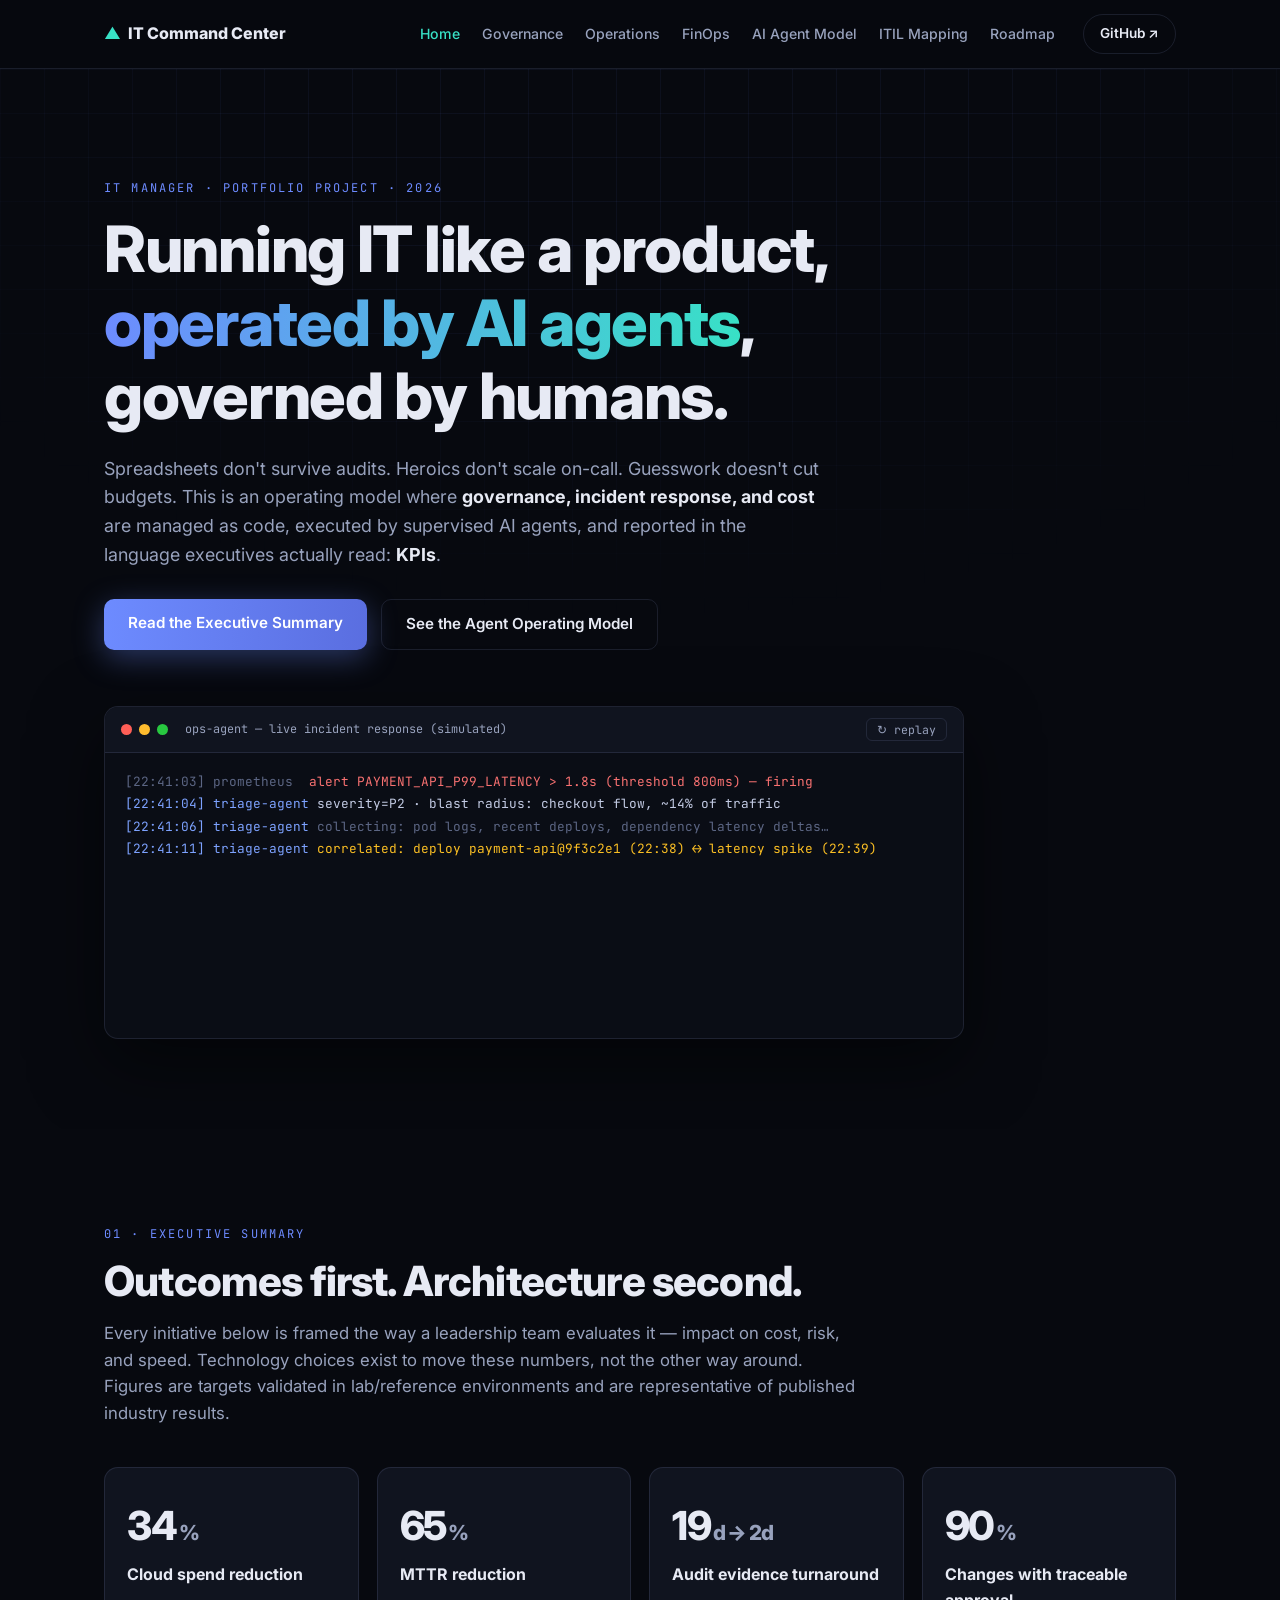
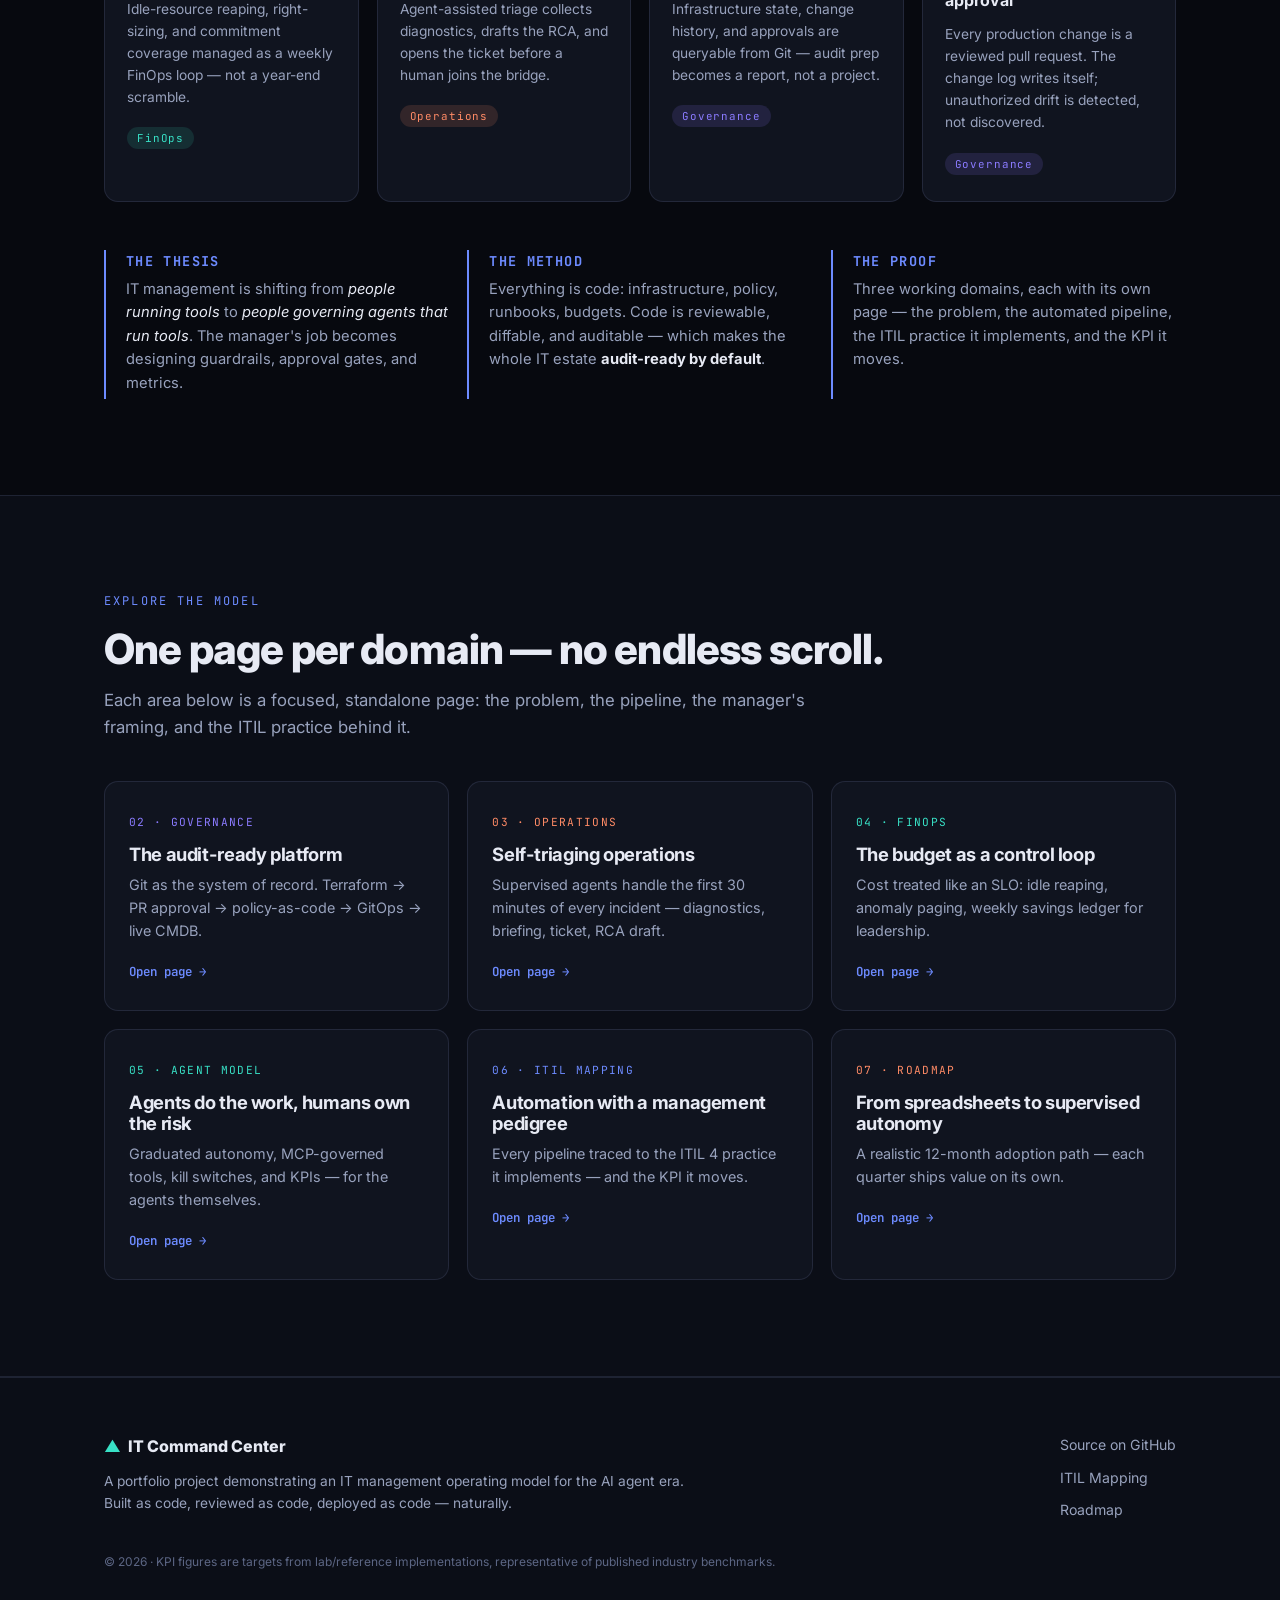
==== commit 5b68061f: "Split single-page site into per-domain pages to reduce scroll fatigue Each nav item (Governance, Ope" ====
--- a/index.html
+++ b/index.html
@@ -19,16 +19,17 @@
 <!-- ══════════════════ NAV ══════════════════ -->
 <header class="nav" id="top">
   <div class="nav-inner">
-    <a class="brand" href="#top">
+    <a class="brand" href="index.html">
       <span class="brand-mark">▲</span> IT&nbsp;Command&nbsp;Center
     </a>
     <nav class="nav-links">
-      <a href="#executive-summary">Executive Summary</a>
-      <a href="#governance">Governance</a>
-      <a href="#operations">Operations</a>
-      <a href="#finops">FinOps</a>
-      <a href="#agent-model">AI Agent Model</a>
-      <a href="#itil">ITIL Mapping</a>
+      <a href="index.html" aria-current="page">Home</a>
+      <a href="governance.html">Governance</a>
+      <a href="operations.html">Operations</a>
+      <a href="finops.html">FinOps</a>
+      <a href="agent-model.html">AI Agent Model</a>
+      <a href="itil.html">ITIL Mapping</a>
+      <a href="roadmap.html">Roadmap</a>
     </nav>
     <a class="nav-cta" href="https://github.com/jeonck/it-manager-command-center" target="_blank" rel="noopener">GitHub ↗</a>
   </div>
@@ -47,7 +48,7 @@
     </p>
     <div class="hero-actions">
       <a class="btn btn-primary" href="#executive-summary">Read the Executive Summary</a>
-      <a class="btn btn-ghost" href="#agent-model">See the Agent Operating Model</a>
+      <a class="btn btn-ghost" href="agent-model.html">See the Agent Operating Model</a>
     </div>
     <div class="hero-terminal" id="hero-terminal" aria-label="Simulated AI agent incident response console">
       <div class="term-bar">
@@ -109,299 +110,57 @@
       </div>
       <div class="strip-item">
         <h4>The proof</h4>
-        <p>Three working domains below — each with the problem, the automated pipeline, the ITIL practice it implements, and the KPI it moves.</p>
+        <p>Three working domains, each with its own page — the problem, the automated pipeline, the ITIL practice it implements, and the KPI it moves.</p>
       </div>
     </div>
   </div>
 </section>
 
-<!-- ══════════════════ PILLAR 1 · GOVERNANCE ══════════════════ -->
-<section class="section pillar" id="governance">
+<!-- ══════════════════ PAGE TEASER GRID ══════════════════ -->
+<section class="section alt" id="explore">
   <div class="container">
-    <div class="pillar-head">
-      <p class="eyebrow gov">02 · IT GOVERNANCE &amp; ASSET MANAGEMENT</p>
-      <h2>The audit-ready platform</h2>
-      <p class="section-lede">
-        <strong>Problem:</strong> asset inventories live in spreadsheets, change history lives in people's memories,
-        and every audit becomes a three-week archaeology dig.
-        <strong>Answer:</strong> make Git the system of record for the entire estate.
-      </p>
+    <p class="eyebrow">EXPLORE THE MODEL</p>
+    <h2>One page per domain — no endless scroll.</h2>
+    <p class="section-lede">Each area below is a focused, standalone page: the problem, the pipeline, the manager's framing, and the ITIL practice behind it.</p>
+
+    <div class="teaser-grid">
+      <a class="teaser-card" href="governance.html">
+        <span class="teaser-eyebrow gov">02 · GOVERNANCE</span>
+        <h3>The audit-ready platform</h3>
+        <p>Git as the system of record. Terraform → PR approval → policy-as-code → GitOps → live CMDB.</p>
+        <span class="teaser-go">Open page →</span>
+      </a>
+      <a class="teaser-card" href="operations.html">
+        <span class="teaser-eyebrow ops">03 · OPERATIONS</span>
+        <h3>Self-triaging operations</h3>
+        <p>Supervised agents handle the first 30 minutes of every incident — diagnostics, briefing, ticket, RCA draft.</p>
+        <span class="teaser-go">Open page →</span>
+      </a>
+      <a class="teaser-card" href="finops.html">
+        <span class="teaser-eyebrow fin">04 · FINOPS</span>
+        <h3>The budget as a control loop</h3>
+        <p>Cost treated like an SLO: idle reaping, anomaly paging, weekly savings ledger for leadership.</p>
+        <span class="teaser-go">Open page →</span>
+      </a>
+      <a class="teaser-card" href="agent-model.html">
+        <span class="teaser-eyebrow agent">05 · AGENT MODEL</span>
+        <h3>Agents do the work, humans own the risk</h3>
+        <p>Graduated autonomy, MCP-governed tools, kill switches, and KPIs — for the agents themselves.</p>
+        <span class="teaser-go">Open page →</span>
+      </a>
+      <a class="teaser-card" href="itil.html">
+        <span class="teaser-eyebrow itil">06 · ITIL MAPPING</span>
+        <h3>Automation with a management pedigree</h3>
+        <p>Every pipeline traced to the ITIL 4 practice it implements — and the KPI it moves.</p>
+        <span class="teaser-go">Open page →</span>
+      </a>
+      <a class="teaser-card" href="roadmap.html">
+        <span class="teaser-eyebrow road">07 · ROADMAP</span>
+        <h3>From spreadsheets to supervised autonomy</h3>
+        <p>A realistic 12-month adoption path — each quarter ships value on its own.</p>
+        <span class="teaser-go">Open page →</span>
+      </a>
     </div>
-
-    <div class="flow" role="img" aria-label="GitOps governance pipeline: Terraform to pull request review to CI policy checks to ArgoCD sync to live CMDB dashboard">
-      <div class="flow-node"><span class="flow-icon">📄</span>Terraform /<br />IaC modules</div>
-      <div class="flow-arrow">→</div>
-      <div class="flow-node"><span class="flow-icon">✅</span>PR review<br />= change approval</div>
-      <div class="flow-arrow">→</div>
-      <div class="flow-node"><span class="flow-icon">🛡️</span>Policy-as-code<br />(OPA / drift check)</div>
-      <div class="flow-arrow">→</div>
-      <div class="flow-node"><span class="flow-icon">🔄</span>GitOps sync<br />(ArgoCD)</div>
-      <div class="flow-arrow">→</div>
-      <div class="flow-node"><span class="flow-icon">📊</span>Live CMDB &amp;<br />audit dashboard</div>
-    </div>
-
-    <div class="pillar-cols">
-      <div class="pillar-col">
-        <h4>What gets automated</h4>
-        <ul class="check-list">
-          <li>Asset inventory generated from Terraform state — never manually updated, never stale</li>
-          <li>Change log = merged pull requests: who, what, why, and who approved, forever</li>
-          <li>Drift detection alerts when reality diverges from declared state</li>
-          <li>Compliance rules (tagging, encryption, region policy) enforced pre-merge by policy-as-code</li>
-          <li>Vendor &amp; license register tracked as versioned data with renewal alerts</li>
-        </ul>
-      </div>
-      <div class="pillar-col">
-        <h4>Manager's framing</h4>
-        <blockquote>“I replaced the Excel asset register with code. When the auditor asks who changed the firewall rule and who approved it, the answer is a Git query — not a week of interviews. We are audit-ready every day, not once a year.”</blockquote>
-        <div class="itil-badges">
-          <span class="itil-badge">ITIL 4 · Change Enablement</span>
-          <span class="itil-badge">ITIL 4 · Service Configuration Mgmt</span>
-          <span class="itil-badge">ITIL 4 · IT Asset Management</span>
-        </div>
-      </div>
-    </div>
-  </div>
-</section>
-
-<!-- ══════════════════ PILLAR 2 · OPERATIONS ══════════════════ -->
-<section class="section pillar alt" id="operations">
-  <div class="container">
-    <div class="pillar-head">
-      <p class="eyebrow ops">03 · INCIDENT RESPONSE &amp; RESILIENT OPERATIONS</p>
-      <h2>Self-triaging operations</h2>
-      <p class="section-lede">
-        <strong>Problem:</strong> the first 30 minutes of every incident are spent collecting the same logs,
-        pinging the same people, and writing the same status update.
-        <strong>Answer:</strong> let an agent do the first 30 minutes.
-      </p>
-    </div>
-
-    <div class="flow" role="img" aria-label="Incident automation pipeline: Prometheus alert to AI triage agent to diagnostics collection to Slack briefing and Jira ticket to human decision">
-      <div class="flow-node"><span class="flow-icon">📡</span>Observability<br />(Prometheus / Datadog)</div>
-      <div class="flow-arrow">→</div>
-      <div class="flow-node"><span class="flow-icon">🤖</span>Triage agent<br />classifies severity</div>
-      <div class="flow-arrow">→</div>
-      <div class="flow-node"><span class="flow-icon">🔍</span>Auto-diagnostics<br />(logs, traces, deltas)</div>
-      <div class="flow-arrow">→</div>
-      <div class="flow-node"><span class="flow-icon">💬</span>Slack briefing +<br />Jira ticket w/ evidence</div>
-      <div class="flow-arrow">→</div>
-      <div class="flow-node"><span class="flow-icon">🧑‍💼</span>Human approves<br />remediation</div>
-    </div>
-
-    <div class="pillar-cols">
-      <div class="pillar-col">
-        <h4>What gets automated</h4>
-        <ul class="check-list">
-          <li>Threshold breach triggers an agent that gathers logs, recent deploys, and metric deltas in seconds</li>
-          <li>Slack alert arrives as a <em>briefing</em> — probable cause, blast radius, suggested runbook — not a bare page</li>
-          <li>Jira ticket is pre-filled with a diagnostic bundle and timeline for the post-incident review</li>
-          <li>Known-pattern incidents get a remediation proposal; humans approve, agents execute, everything is logged</li>
-          <li>RCA drafts are generated from the incident timeline — problem management starts from data, not memory</li>
-        </ul>
-      </div>
-      <div class="pillar-col">
-        <h4>Manager's framing</h4>
-        <blockquote>“I don't measure how fast my team types kubectl. I measure MTTR, and I cut it by making the machine do detection, evidence collection, and paperwork — so engineers spend their minutes on judgment, not clipboard work.”</blockquote>
-        <div class="itil-badges">
-          <span class="itil-badge">ITIL 4 · Incident Management</span>
-          <span class="itil-badge">ITIL 4 · Problem Management</span>
-          <span class="itil-badge">ITIL 4 · Monitoring &amp; Event Mgmt</span>
-        </div>
-      </div>
-    </div>
-  </div>
-</section>
-
-<!-- ══════════════════ PILLAR 3 · FINOPS ══════════════════ -->
-<section class="section pillar" id="finops">
-  <div class="container">
-    <div class="pillar-head">
-      <p class="eyebrow fin">04 · FINOPS &amp; COST OPTIMIZATION</p>
-      <h2>The budget as a control loop</h2>
-      <p class="section-lede">
-        <strong>Problem:</strong> cloud bills are reviewed monthly, questioned quarterly, and understood never.
-        <strong>Answer:</strong> treat cost like an SLO — measured continuously, corrected automatically, reported in business terms.
-      </p>
-    </div>
-
-    <div class="flow" role="img" aria-label="FinOps loop: cost and usage data to anomaly and idle detection to automated action with approval to savings report">
-      <div class="flow-node"><span class="flow-icon">🧾</span>Cost &amp; usage data<br />(AWS CUR / Azure)</div>
-      <div class="flow-arrow">→</div>
-      <div class="flow-node"><span class="flow-icon">🕵️</span>Idle &amp; anomaly<br />detection agent</div>
-      <div class="flow-arrow">→</div>
-      <div class="flow-node"><span class="flow-icon">⚙️</span>Action: stop / resize /<br />schedule (with approval)</div>
-      <div class="flow-arrow">→</div>
-      <div class="flow-node"><span class="flow-icon">📈</span>Weekly savings report<br />to leadership</div>
-    </div>
-
-    <div class="pillar-cols">
-      <div class="pillar-col">
-        <h4>What gets automated</h4>
-        <ul class="check-list">
-          <li>Idle resources (unattached volumes, zombie VMs, oversized nodes) identified daily and reaped on schedule</li>
-          <li>Non-production environments sleep on nights and weekends — automatically, reversibly</li>
-          <li>Cost anomalies page the owner with the resource, the delta, and the likely deploy that caused it</li>
-          <li>Unit economics tracked per team and per service: cost per environment, per deployment, per customer</li>
-          <li>Savings ledger shows realized vs. projected — the report leadership actually reads</li>
-        </ul>
-      </div>
-      <div class="pillar-col">
-        <h4>Manager's framing</h4>
-        <blockquote>“Modernization isn't a cost center story. Every automation here has a line item: this script returned 38% of our cloud budget. That is bottom-line impact a CFO can verify.”</blockquote>
-        <div class="itil-badges">
-          <span class="itil-badge">FinOps Foundation · Inform / Optimize / Operate</span>
-          <span class="itil-badge">ITIL 4 · Service Financial Mgmt</span>
-        </div>
-      </div>
-    </div>
-  </div>
-</section>
-
-<!-- ══════════════════ AI AGENT OPERATING MODEL ══════════════════ -->
-<section class="section" id="agent-model">
-  <div class="container">
-    <p class="eyebrow">05 · THE AI AGENT OPERATING MODEL</p>
-    <h2>Agents do the work. Humans own the risk.</h2>
-    <p class="section-lede">
-      The 2026 shift isn't “AI writes code.” It's that <strong>operations itself is becoming agentic</strong> —
-      triage, remediation, cost hygiene, and compliance checks run as supervised agents.
-      The IT manager's new deliverable is the <strong>governance layer around them</strong>.
-    </p>
-
-    <div class="agent-grid">
-      <div class="agent-card">
-        <div class="agent-icon">🎚️</div>
-        <h4>Graduated autonomy</h4>
-        <p>Agents earn permissions like employees do. Read-only diagnostics first; reversible actions with approval next; auto-remediation only for proven, low-blast-radius patterns.</p>
-      </div>
-      <div class="agent-card">
-        <div class="agent-icon">🧾</div>
-        <h4>Every action is a change record</h4>
-        <p>Agent actions flow through the same PR/approval pipeline as human changes. An agent that can't produce an audit trail doesn't get production access. Ever.</p>
-      </div>
-      <div class="agent-card">
-        <div class="agent-icon">🔌</div>
-        <h4>Tools over prompts (MCP)</h4>
-        <p>Agents reach systems through governed tool interfaces — Model Context Protocol servers with scoped credentials — not through pasted API keys and hope.</p>
-      </div>
-      <div class="agent-card">
-        <div class="agent-icon">🧯</div>
-        <h4>Kill switches &amp; blast-radius budgets</h4>
-        <p>Every automation has a disable flag, a rate limit, and a maximum scope. The failure mode of an agent must always be “stopped,” never “creative.”</p>
-      </div>
-      <div class="agent-card">
-        <div class="agent-icon">📏</div>
-        <h4>Agents get KPIs too</h4>
-        <p>Precision of triage, false-page rate, savings realized, evidence completeness. If an agent's numbers slip, it gets retrained or retired — same as any process.</p>
-      </div>
-      <div class="agent-card">
-        <div class="agent-icon">🧑‍⚖️</div>
-        <h4>Human-in-the-loop by design</h4>
-        <p>Approval gates live where the risk lives: production changes, spend actions, customer-facing comms. Humans decide; agents execute and document.</p>
-      </div>
-    </div>
-  </div>
-</section>
-
-<!-- ══════════════════ ITIL MAPPING ══════════════════ -->
-<section class="section alt" id="itil">
-  <div class="container">
-    <p class="eyebrow">06 · ITIL 4 PRACTICE MAPPING</p>
-    <h2>Automation with a management pedigree</h2>
-    <p class="section-lede">
-      Every pipeline above is an implementation of an established ITIL 4 practice — automation doesn't replace process discipline, it enforces it.
-    </p>
-    <div class="table-wrap">
-      <table class="itil-table">
-        <thead>
-          <tr><th>ITIL 4 Practice</th><th>Traditional form</th><th>Implemented here as</th><th>KPI moved</th></tr>
-        </thead>
-        <tbody>
-          <tr>
-            <td data-label="Practice">Change Enablement</td>
-            <td data-label="Traditional">CAB meetings, change forms</td>
-            <td data-label="Here">Pull-request review + policy-as-code gates; merge = approved change</td>
-            <td data-label="KPI">100% traceable changes, near-zero unauthorized drift</td>
-          </tr>
-          <tr>
-            <td data-label="Practice">Service Configuration &amp; Asset Mgmt</td>
-            <td data-label="Traditional">CMDB updated by hand, quarterly true-ups</td>
-            <td data-label="Here">CMDB generated from IaC state; drift detection reconciles continuously</td>
-            <td data-label="KPI">Audit evidence in days, not weeks</td>
-          </tr>
-          <tr>
-            <td data-label="Practice">Incident Management</td>
-            <td data-label="Traditional">Pager → war room → tribal knowledge</td>
-            <td data-label="Here">Agent triage → evidence bundle → pre-filled ticket → approved remediation</td>
-            <td data-label="KPI">MTTR ↓ 72%, false pages ↓</td>
-          </tr>
-          <tr>
-            <td data-label="Practice">Problem Management</td>
-            <td data-label="Traditional">RCA doc written weeks later, if ever</td>
-            <td data-label="Here">RCA draft generated from incident timeline within the hour</td>
-            <td data-label="KPI">Repeat-incident rate ↓</td>
-          </tr>
-          <tr>
-            <td data-label="Practice">Monitoring &amp; Event Mgmt</td>
-            <td data-label="Traditional">Static thresholds, alert fatigue</td>
-            <td data-label="Here">SLO-based alerting; agents suppress noise and enrich signal</td>
-            <td data-label="KPI">Actionable-alert ratio ↑</td>
-          </tr>
-          <tr>
-            <td data-label="Practice">Service Financial Mgmt</td>
-            <td data-label="Traditional">Monthly bill review, annual budget shock</td>
-            <td data-label="Here">Continuous FinOps loop: detect → act (with approval) → report savings weekly</td>
-            <td data-label="KPI">Cloud spend ↓ 38%, forecast accuracy ↑</td>
-          </tr>
-          <tr>
-            <td data-label="Practice">Supplier Management</td>
-            <td data-label="Traditional">Contracts in a shared drive</td>
-            <td data-label="Here">Vendor &amp; license register as versioned data with renewal/expiry automation</td>
-            <td data-label="KPI">Zero surprise renewals, license compliance</td>
-          </tr>
-        </tbody>
-      </table>
-    </div>
-  </div>
-</section>
-
-<!-- ══════════════════ MATURITY ROADMAP ══════════════════ -->
-<section class="section" id="roadmap">
-  <div class="container">
-    <p class="eyebrow">07 · ADOPTION ROADMAP</p>
-    <h2>From spreadsheets to supervised autonomy</h2>
-    <p class="section-lede">A realistic 12-month path — each stage ships value on its own and de-risks the next.</p>
-    <ol class="roadmap">
-      <li class="roadmap-step">
-        <span class="step-q">Q1</span>
-        <div>
-          <h4>Codify the estate</h4>
-          <p>Import existing infrastructure into Terraform; stand up the GitOps pipeline; asset register goes live from state. <em>First win: audit evidence on demand.</em></p>
-        </div>
-      </li>
-      <li class="roadmap-step">
-        <span class="step-q">Q2</span>
-        <div>
-          <h4>Instrument &amp; alert on SLOs</h4>
-          <p>Observability stack with SLO-based alerting; incident tickets auto-created with context. <em>First win: no more blank tickets at 3 a.m.</em></p>
-        </div>
-      </li>
-      <li class="roadmap-step">
-        <span class="step-q">Q3</span>
-        <div>
-          <h4>Close the FinOps loop</h4>
-          <p>Idle reaping and off-hours scheduling in enforcement mode; weekly savings ledger to leadership. <em>First win: measurable budget return.</em></p>
-        </div>
-      </li>
-      <li class="roadmap-step">
-        <span class="step-q">Q4</span>
-        <div>
-          <h4>Introduce supervised agents</h4>
-          <p>Triage and diagnostics agents in read-only mode → approval-gated remediation for proven patterns. <em>First win: MTTR drops without headcount.</em></p>
-        </div>
-      </li>
-    </ol>
   </div>
 </section>
 
@@ -414,8 +173,8 @@
     </div>
     <div class="footer-links">
       <a href="https://github.com/jeonck/it-manager-command-center" target="_blank" rel="noopener">Source on GitHub</a>
-      <a href="#executive-summary">Executive Summary</a>
-      <a href="#itil">ITIL Mapping</a>
+      <a href="itil.html">ITIL Mapping</a>
+      <a href="roadmap.html">Roadmap</a>
     </div>
   </div>
   <p class="footer-fine container">© 2026 · KPI figures are targets from lab/reference implementations, representative of published industry benchmarks.</p>
--- a/styles.css
+++ b/styles.css
@@ -42,6 +42,9 @@
 .eyebrow.gov { color: var(--gov); }
 .eyebrow.ops { color: var(--ops); }
 .eyebrow.fin { color: var(--fin); }
+.eyebrow.agent { color: var(--accent-2); }
+.eyebrow.itil { color: var(--accent); }
+.eyebrow.road { color: var(--ops); }
 
 .section { padding: 96px 0; }
 .section.alt { background: var(--bg-alt); border-top: 1px solid var(--line); border-bottom: 1px solid var(--line); }
@@ -64,6 +67,7 @@
 .nav-links { display: flex; gap: 22px; margin-left: auto; }
 .nav-links a { color: var(--muted); font-size: 0.88rem; font-weight: 500; transition: color 0.2s; }
 .nav-links a:hover { color: var(--text); }
+.nav-links a[aria-current="page"] { color: var(--accent-2); }
 .nav-cta {
   font-size: 0.85rem; font-weight: 600; padding: 8px 16px;
   border: 1px solid var(--line); border-radius: 999px; transition: border-color 0.2s;
@@ -218,6 +222,58 @@
 .itil-table tr:last-child td { border-bottom: none; }
 .itil-table tr:hover td { background: var(--panel-2); }
 
+/* ═══════════════════ PAGE HERO (sub-pages) ═══════════════════ */
+.page-hero { padding: 150px 0 60px; position: relative; }
+.page-hero .lede { max-width: 760px; color: var(--muted); font-size: 1.05rem; }
+.page-hero .lede strong { color: var(--text); }
+.page-hero h1 { font-size: clamp(2rem, 4.4vw, 3rem); font-weight: 800; margin-bottom: 18px; }
+
+/* ═══════════════════ TEASER GRID (home page links) ═══════════════════ */
+.teaser-grid { display: grid; grid-template-columns: repeat(3, 1fr); gap: 18px; }
+.teaser-card {
+  display: block; background: var(--panel); border: 1px solid var(--line); border-radius: var(--radius);
+  padding: 26px 24px; transition: transform 0.2s, border-color 0.2s;
+}
+.teaser-card:hover { transform: translateY(-4px); border-color: rgba(109, 139, 255, 0.4); }
+.teaser-eyebrow {
+  display: inline-block; font-family: var(--mono); font-size: 0.7rem; letter-spacing: 0.12em;
+  margin-bottom: 12px; color: var(--accent);
+}
+.teaser-eyebrow.gov { color: var(--gov); }
+.teaser-eyebrow.ops { color: var(--ops); }
+.teaser-eyebrow.fin { color: var(--fin); }
+.teaser-eyebrow.agent { color: var(--accent-2); }
+.teaser-eyebrow.itil { color: var(--accent); }
+.teaser-eyebrow.road { color: var(--ops); }
+.teaser-card h3 { font-size: 1.15rem; font-weight: 700; margin-bottom: 8px; }
+.teaser-card p { color: var(--muted); font-size: 0.9rem; margin-bottom: 16px; }
+.teaser-go { font-family: var(--mono); font-size: 0.78rem; color: var(--accent); font-weight: 600; }
+
+/* ═══════════════════ KPI STRIP (sub-page bottom summary) ═══════════════════ */
+.kpi-strip {
+  display: flex; gap: 14px; flex-wrap: wrap; margin-top: 44px;
+  border-top: 1px solid var(--line); padding-top: 32px;
+}
+.kpi-strip-item {
+  flex: 1 1 180px; background: var(--panel); border: 1px solid var(--line); border-radius: 12px;
+  padding: 18px 20px; text-align: center;
+}
+.kpi-strip-item strong { display: block; font-size: 1.6rem; font-weight: 800; color: var(--text); margin-bottom: 4px; }
+.kpi-strip-item span { font-size: 0.82rem; color: var(--muted); }
+
+/* ═══════════════════ PAGE PAGER (prev/next) ═══════════════════ */
+.page-pager {
+  display: flex; justify-content: space-between; align-items: center;
+  padding: 32px 24px 60px; gap: 16px;
+}
+.pager-link {
+  font-weight: 600; font-size: 0.92rem; padding: 10px 20px;
+  border: 1px solid var(--line); border-radius: 10px; transition: border-color 0.2s, color 0.2s;
+  color: var(--muted);
+}
+.pager-link:hover { border-color: var(--accent); color: var(--text); }
+.pager-link.next { margin-left: auto; }
+
 /* ═══════════════════ ROADMAP ═══════════════════ */
 .roadmap { list-style: none; display: grid; gap: 0; position: relative; }
 .roadmap-step {
@@ -250,14 +306,18 @@
 @media (max-width: 960px) {
   .kpi-grid { grid-template-columns: repeat(2, 1fr); }
   .agent-grid { grid-template-columns: repeat(2, 1fr); }
+  .teaser-grid { grid-template-columns: repeat(2, 1fr); }
   .pillar-cols { grid-template-columns: 1fr; gap: 28px; }
   .summary-strip { grid-template-columns: 1fr; }
   .nav-links { display: none; }
 }
 @media (max-width: 600px) {
   .section { padding: 64px 0; }
-  .kpi-grid, .agent-grid { grid-template-columns: 1fr; }
+  .page-hero { padding: 128px 0 40px; }
+  .kpi-grid, .agent-grid, .teaser-grid { grid-template-columns: 1fr; }
   .flow { flex-direction: column; }
   .flow-arrow { transform: rotate(90deg); }
   .flow-node { min-width: 0; }
-}
+  .page-pager { flex-direction: column; align-items: stretch; }
+  .pager-link.next { margin-left: 0; }
+}
